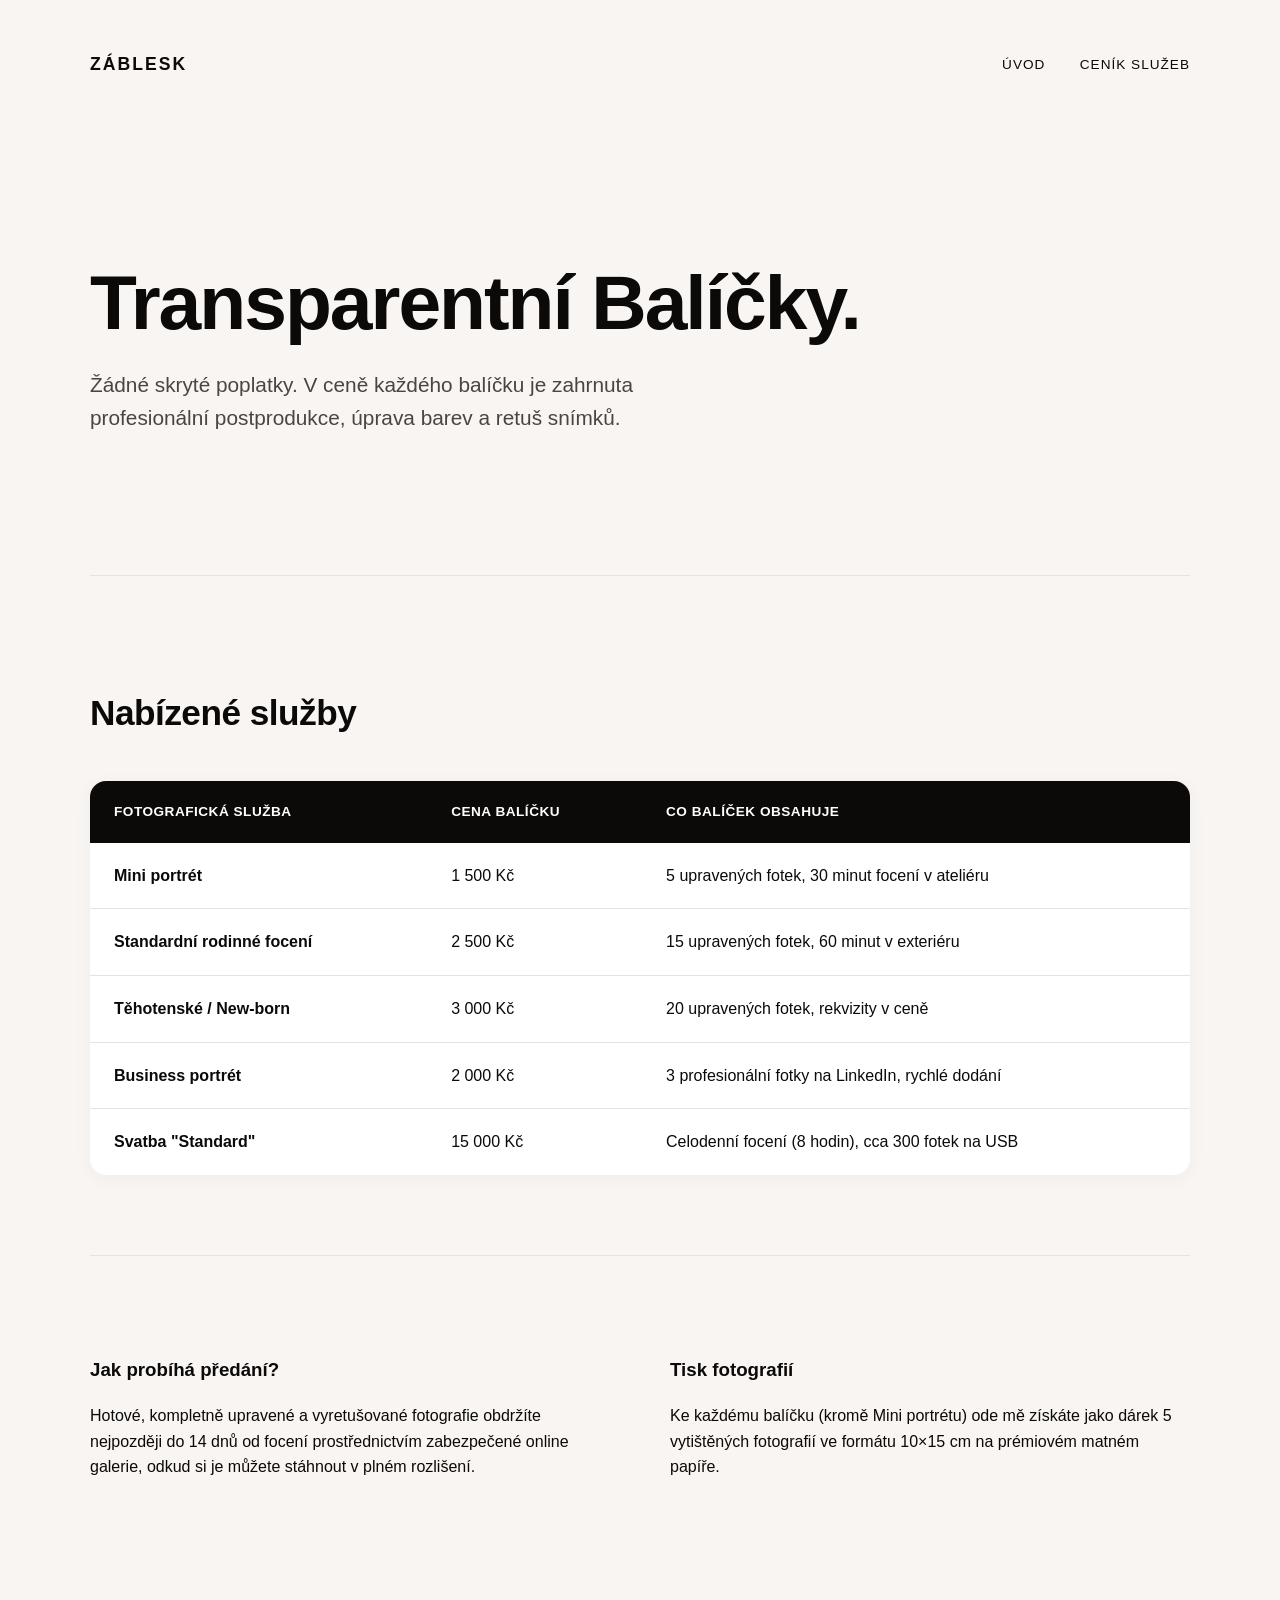
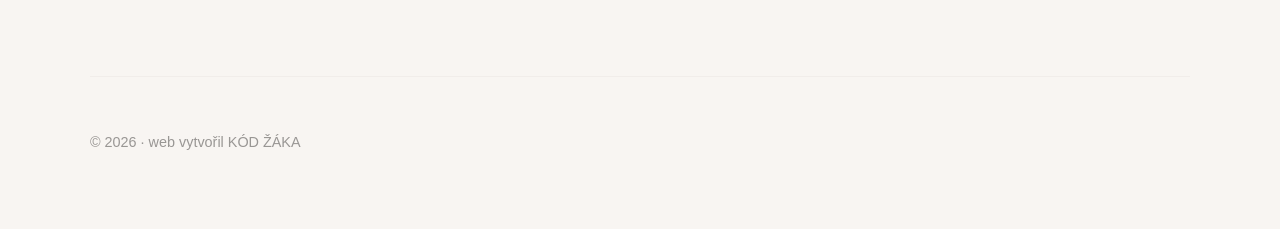
==== cenik.html @ b51aa5f2 "web" ====
<!DOCTYPE html>
<html lang="cs">
<head>
    <meta charset="UTF-8">
    <meta name="viewport" content="width=device-width, initial-scale=1.0">
    <title>FotoAteliér Záblesk - Ceník služeb</title>
    <!-- Propojení na společný CSS soubor -->
    <link rel="stylesheet" href="css2.css">
</head>
<body>

    <!-- Navigace (Stejná jako na hlavní stránce) -->
    <nav class="animace-fade-in">
        <div class="logo">ZÁBLESK</div>
        <div class="odkazy">
            <a href="web kamarad.html">Úvod</a>
            <a href="cenik.html">Ceník služeb</a>
        </div>
    </nav>

    <!-- Úvod ceníku s animací -->
    <header class="hero-sekce animace-fade-in">
        <h1 class="hlavni-nadpis">Transparentní Balíčky.</h1>
        <p class="podnadpis">Žádné skryté poplatky. V ceně každého balíčku je zahrnuta profesionální postprodukce, úprava barev a retuš snímků.</p>
    </header>

    <!-- Sekce s tabulkou ceníku -->
    <section class="sekce-obsah animace-posun-nahoru">
        <h2>Nabízené služby</h2>
        <table>
            <thead>
                <tr>
                    <th>Fotografická služba</th>
                    <th>Cena balíčku</th>
                    <th>Co balíček obsahuje</th>
                </tr>
            </thead>
            <tbody>
                <tr>
                    <td><strong>Mini portrét</strong></td>
                    <td>1 500 Kč</td>
                    <td>5 upravených fotek, 30 minut focení v ateliéru</td>
                </tr>
                <tr>
                    <td><strong>Standardní rodinné focení</strong></td>
                    <td>2 500 Kč</td>
                    <td>15 upravených fotek, 60 minut v exteriéru</td>
                </tr>
                <tr>
                    <td><strong>Těhotenské / New-born</strong></td>
                    <td>3 000 Kč</td>
                    <td>20 upravených fotek, rekvizity v ceně</td>
                </tr>
                <tr>
                    <td><strong>Business portrét</strong></td>
                    <td>2 000 Kč</td>
                    <td>3 profesionální fotky na LinkedIn, rychlé dodání</td>
                </tr>
                <tr>
                    <td><strong>Svatba "Standard"</strong></td>
                    <td>15 000 Kč</td>
                    <td>Celodenní focení (8 hodin), cca 300 fotek na USB</td>
                </tr>
            </tbody>
        </table>
    </section>

    <!-- Informace pod ceníkem pro zaplnění místa -->
    <section class="sekce-obsah animace-posun-nahoru">
        <div class="mrizka-dva-sloupce">
            <div>
                <h3>Jak probíhá předání?</h3>
                <p>Hotové, kompletně upravené a vyretušované fotografie obdržíte nejpozději do 14 dnů od focení prostřednictvím zabezpečené online galerie, odkud si je můžete stáhnout v plném rozlišení.</p>
            </div>
            <div>
                <h3>Tisk fotografií</h3>
                <p>Ke každému balíčku (kromě Mini portrétu) ode mě získáte jako dárek 5 vytištěných fotografií ve formátu 10×15 cm na prémiovém matném papíře.</p>
            </div>
        </div>
    </section>

    <!-- Patička -->
    <footer>
        <p>© 2026 · web vytvořil KÓD ŽÁKA</p>
    </footer>
    

</body>
</html>
---- css2.css ----
/* --- ZÁKLADNÍ NASTAVENÍ STRÁNKY --- */
body {
    font-family: 'Helvetica Neue', Arial, sans-serif;
    background-color: #F8F5F2; /* Krémové pozadí HopeRise */
    color: #0C0A09;
    line-height: 1.6;
    max-width: 1100px;
    margin: 0 auto;
    padding: 20px 40px;
}

/* --- JEMNÉ ANIMACE PŘI NAČTENÍ STRÁNKY --- */
@keyframes fadeIn {
    from { opacity: 0; }
    to { opacity: 1; }
}

@keyframes posunNahoru {
    from {
        opacity: 0;
        transform: translateY(30px);
    }
    to {
        opacity: 1;
        transform: translateY(0);
    }
}

.animace-fade-in {
    animation: fadeIn 1.2s ease forwards;
}

.animace-posun-nahoru {
    animation: posunNahoru 1s cubic-bezier(0.25, 1, 0.5, 1) forwards;
}

/* --- NAVIGACE --- */
nav {
    display: flex;
    justify-content: space-between;
    align-items: center;
    padding: 30px 0;
    margin-bottom: 40px;
}
.logo {
    font-weight: 700;
    letter-spacing: 2px;
    font-size: 1.1rem;
}
nav a {
    color: #0C0A09;
    text-decoration: none;
    margin-left: 30px;
    text-transform: uppercase;
    font-size: 0.85rem;
    letter-spacing: 1px;
    font-weight: 500;
    transition: opacity 0.3s;
}
nav a:hover {
    opacity: 0.5;
}

/* --- HERO SEKCE (Typografie HopeRise) --- */
.hero-sekce {
    padding: 60px 0 100px 0;
    text-align: left;
}
.hlavni-nadpis {
    font-size: 4.8rem;
    font-weight: 700;
    line-height: 1.1;
    letter-spacing: -2px;
    margin-bottom: 24px;
}

/* Kruhový výřez na obrázek přímo uvnitř textu */
.foto-kruh {
    display: inline-flex;
    width: 90px;
    height: 50px;
    border-radius: 50px;
    overflow: hidden;
    vertical-align: middle;
    margin: 0 10px;
}
.foto-kruh img {
    width: 100%;
    height: 100%;
    object-fit: cover;
}
.podnadpis {
    font-size: 1.3rem;
    max-width: 600px;
    color: #4A4543;
    margin-bottom: 40px;
}

/* --- SMOOTH TLAČÍTKA --- */
.hero-akce {
    display: flex;
    gap: 20px;
    align-items: center;
}
.tlacitko-hlavni {
    background-color: #00CC76; /* Výrazná zelená z HopeRise */
    color: white;
    text-decoration: none;
    padding: 16px 32px;
    border-radius: 30px;
    font-weight: 600;
    font-size: 1rem;
    transition: transform 0.3s cubic-bezier(0.175, 0.885, 0.32, 1.275), background-color 0.3s;
}
.tlacitko-hlavni:hover {
    background-color: #00B366;
    transform: scale(1.05);
}
.tlacitko-vedlejsi {
    color: #0C0A09;
    text-decoration: none;
    font-weight: 600;
    font-size: 1rem;
    transition: margin-left 0.3s;
}
.tlacitko-vedlejsi:hover {
    margin-left: 5px;
}

/* --- PROSTOR A STRUKTURA OBSAHU --- */
.sekce-obsah {
    padding: 80px 0;
    border-top: 1px solid #E5E2DF;
}
h2 {
    font-size: 2.2rem;
    font-weight: 700;
    letter-spacing: -0.5px;
    margin-bottom: 40px;
}
.mrizka-dva-sloupce {
    display: grid;
    grid-template-columns: 1fr 1fr;
    gap: 60px;
    align-items: center;
}
.sloupec-text p {
    font-size: 1.15rem;
    color: #333;
    margin-bottom: 20px;
}

/* Oprava velké fotky vedle textu */
.sloupec-foto figure {
    margin: 0;
    width: 100%;
}
.sloupec-foto img {
    width: 100%;
    max-height: 450px;
    object-fit: cover;
    border-radius: 24px;
    box-shadow: 0 10px 30px rgba(0,0,0,0.05);
}

/* --- MODERNÍ GALERIE --- */
.galerie-kontejner {
    display: flex;
    gap: 30px;
}
.galerie-polozka {
    margin: 0;
    flex: 1;
    overflow: hidden;
    border-radius: 24px;
}
.galerie-polozka img {
    width: 100%;
    height: 400px;
    object-fit: cover;
    border-radius: 24px;
    transition: transform 0.6s cubic-bezier(0.25, 1, 0.5, 1);
}
.galerie-polozka:hover img {
    transform: scale(1.04);
}
figcaption {
    margin-top: 14px;
    font-size: 0.95rem;
    font-weight: 500;
}

/* --- STYL PRO TABULKU V CENÍKU --- */
table {
    width: 100%;
    border-collapse: collapse;
    margin-top: 30px;
    background-color: #ffffff;
    border-radius: 16px;
    overflow: hidden;
    box-shadow: 0 4px 20px rgba(0, 0, 0, 0.04);
}
th, td {
    padding: 20px 24px;
    text-align: left;
}
th {
    background-color: #0C0A09;
    color: #ffffff;
    font-weight: 600;
    text-transform: uppercase;
    font-size: 0.85rem;
    letter-spacing: 0.5px;
}
tr {
    border-bottom: 1px solid #E5E2DF;
}
tr:last-child {
    border-bottom: none;
}
tr:hover {
    background-color: #FBF9F7;
}

/* --- KONTAKTNÍ SEZNAM --- */
.kontakt-odkaz {
    color: #0C0A09;
    text-decoration: underline;
}
.provozni-doba {
    list-style-type: none;
    padding-left: 0;
}
.provozni-doba li {
    display: flex;
    justify-content: space-between;
    padding: 12px 0;
    border-bottom: 1px solid #E5E2DF;
    max-width: 400px;
}

/* --- PATIČKA --- */
footer {
    margin-top: 100px;
    padding: 40px 0;
    border-top: 1px solid #E5E2DF;
    opacity: 0.4;
    font-size: 0.9rem;
}

/* Responsivita pro mobilní telefony */
@media (max-width: 768px) {
    .hlavni-nadpis { font-size: 3rem; }
    .mrizka-dva-sloupce { grid-template-columns: 1fr; gap: 30px; }
    .galerie-kontejner { flex-direction: column; }
    .foto-kruh { display: none; }
}
/* OPRAVA ODSZENÍ TEXTU OD KRAJE OBRAZOVKY */
body {
    padding-left: 20px !important;
    padding-right: 20px !important;
}

/* Oprava zarovnání popisků pod fotkami, aby měly drobnou mezeru zleva */
figcaption {
    padding-left: 5px !important;
    margin-top: 10px !important;
}
/* --- ZVÝŠENÍ OSTROSTI OBRÁZKŮ PŘI ZVĚTŠENÍ --- */
img {
    image-rendering: -webkit-optimize-contrast !important; /* Pro Chrome a Edge */
    image-rendering: crisp-edges !important;              /* Pro Firefox */
    transform: translateZ(0);                              /* Hardwarová akcelerace pro lepší vykreslení */
    backface-visibility: hidden;
}
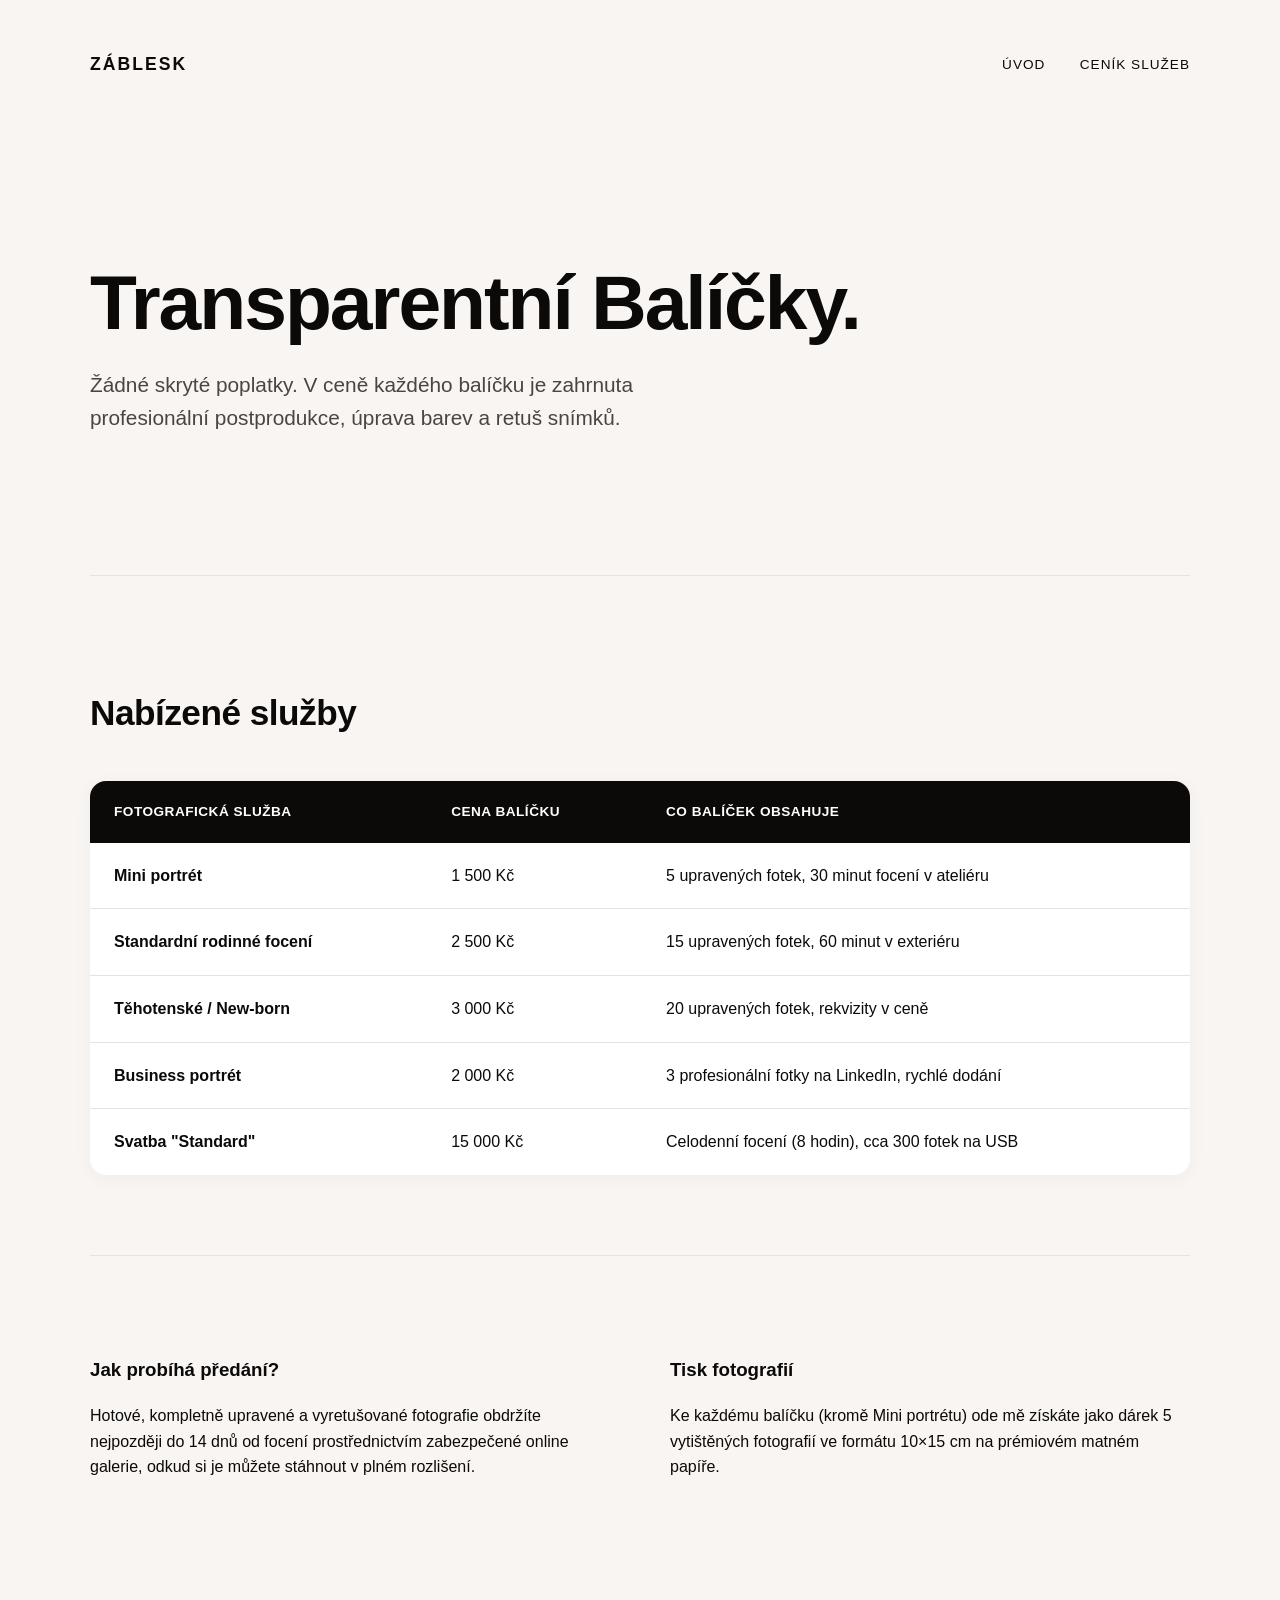
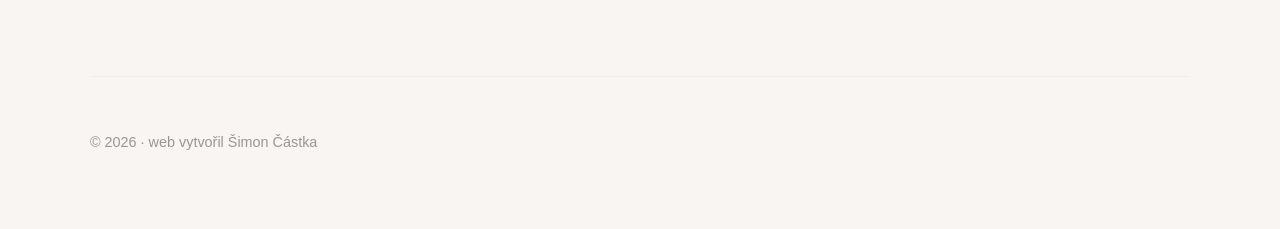
==== commit 21ad0a17: "Update cenik.html" ====
--- a/cenik.html
+++ b/cenik.html
@@ -13,7 +13,7 @@
     <nav class="animace-fade-in">
         <div class="logo">ZÁBLESK</div>
         <div class="odkazy">
-            <a href="web kamarad.html">Úvod</a>
+            <a href="index.html">Úvod</a>
             <a href="cenik.html">Ceník služeb</a>
         </div>
     </nav>
@@ -81,7 +81,7 @@
 
     <!-- Patička -->
     <footer>
-        <p>© 2026 · web vytvořil KÓD ŽÁKA</p>
+        <p>© 2026 · web vytvořil Šimon Částka </p>
     </footer>
     
 
